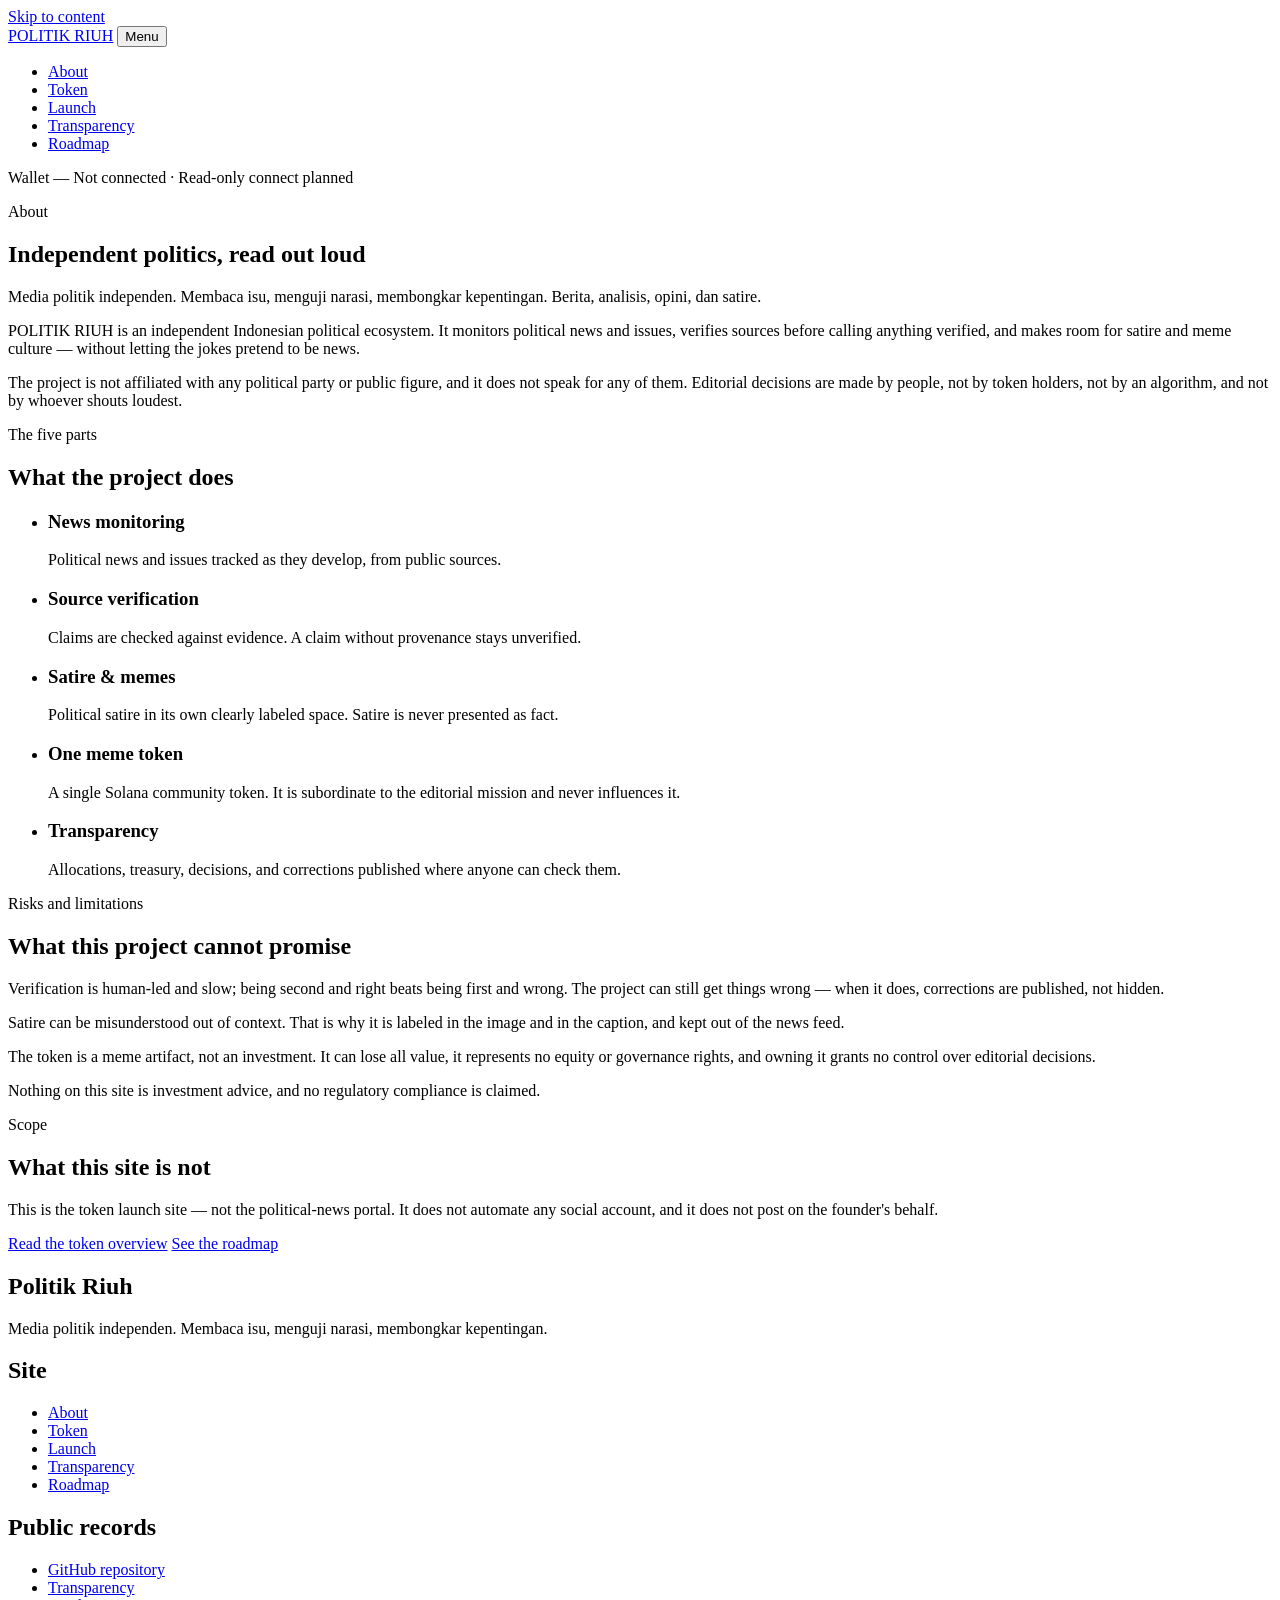
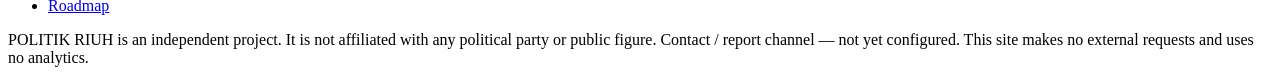
==== apps/token-site/about.html @ 91cdf4a1 "feat(token-site): about/token/launch/transparency/roadmap pages" ====
<!DOCTYPE html>
<html lang="en">
<head>
<meta charset="utf-8">
<meta name="viewport" content="width=device-width, initial-scale=1">
<title>About — POLITIK RIUH</title>
<meta name="description" content="About POLITIK RIUH: an independent Indonesian political ecosystem — news monitoring, source verification, satire, one Solana meme token, and a public transparency dashboard.">
<link rel="stylesheet" href="styles.css">
</head>
<body>
<a class="skip-link" href="#main">Skip to content</a>
<header class="site-header">
  <div class="wrap header-inner">
    <a class="wordmark" href="index.html">POLITIK RIUH</a>
    <button class="nav-toggle" type="button" data-nav-toggle aria-expanded="false" aria-controls="site-nav">Menu</button>
    <nav class="site-nav" id="site-nav" aria-label="Primary">
      <ul>
        <li><a href="about.html" aria-current="page">About</a></li>
        <li><a href="token.html">Token</a></li>
        <li><a href="launch.html">Launch</a></li>
        <li><a href="transparency.html">Transparency</a></li>
        <li><a href="roadmap.html">Roadmap</a></li>
      </ul>
    </nav>
    <p class="wallet-status"><span class="dot" aria-hidden="true"></span>Wallet — Not connected · Read-only connect planned</p>
  </div>
</header>

<main id="main">
  <div class="wrap">
    <section>
      <p class="section-label">About</p>
      <h1 class="page-title">Independent politics, read out loud</h1>
      <p class="section-intro" lang="id">Media politik independen. Membaca isu, menguji narasi, membongkar kepentingan. Berita, analisis, opini, dan satire.</p>
      <p>POLITIK RIUH is an independent Indonesian political ecosystem. It monitors political news and issues, verifies sources before calling anything verified, and makes room for satire and meme culture — without letting the jokes pretend to be news.</p>
      <p>The project is not affiliated with any political party or public figure, and it does not speak for any of them. Editorial decisions are made by people, not by token holders, not by an algorithm, and not by whoever shouts loudest.</p>
    </section>

    <section aria-labelledby="pillars-heading">
      <p class="section-label" id="pillars-heading">The five parts</p>
      <h2>What the project does</h2>
      <ul class="pillars">
        <li class="card">
          <h3>News monitoring</h3>
          <p>Political news and issues tracked as they develop, from public sources.</p>
        </li>
        <li class="card">
          <h3>Source verification</h3>
          <p>Claims are checked against evidence. A claim without provenance stays unverified.</p>
        </li>
        <li class="card">
          <h3>Satire &amp; memes</h3>
          <p>Political satire in its own clearly labeled space. Satire is never presented as fact.</p>
        </li>
        <li class="card">
          <h3>One meme token</h3>
          <p>A single Solana community token. It is subordinate to the editorial mission and never influences it.</p>
        </li>
        <li class="card">
          <h3>Transparency</h3>
          <p>Allocations, treasury, decisions, and corrections published where anyone can check them.</p>
        </li>
      </ul>
    </section>

    <section aria-labelledby="limits-heading">
      <p class="section-label" id="limits-heading">Risks and limitations</p>
      <h2>What this project cannot promise</h2>
      <div class="card">
        <p>Verification is human-led and slow; being second and right beats being first and wrong. The project can still get things wrong — when it does, corrections are published, not hidden.</p>
        <p>Satire can be misunderstood out of context. That is why it is labeled in the image and in the caption, and kept out of the news feed.</p>
        <p>The token is a meme artifact, not an investment. It can lose all value, it represents no equity or governance rights, and owning it grants no control over editorial decisions.</p>
        <p class="muted small">Nothing on this site is investment advice, and no regulatory compliance is claimed.</p>
      </div>
    </section>

    <section aria-labelledby="not-heading">
      <p class="section-label" id="not-heading">Scope</p>
      <h2>What this site is not</h2>
      <div class="card">
        <p>This is the token launch site — not the political-news portal. It does not automate any social account, and it does not post on the founder's behalf.</p>
      </div>
      <div class="cta-row">
        <a class="btn btn-primary" href="token.html">Read the token overview</a>
        <a class="btn" href="roadmap.html">See the roadmap</a>
      </div>
    </section>
  </div>
</main>

<footer class="site-footer">
  <div class="wrap">
    <div class="footer-grid">
      <div>
        <h2>Politik Riuh</h2>
        <p lang="id">Media politik independen. Membaca isu, menguji narasi, membongkar kepentingan.</p>
      </div>
      <div>
        <h2>Site</h2>
        <ul>
          <li><a href="about.html">About</a></li>
          <li><a href="token.html">Token</a></li>
          <li><a href="launch.html">Launch</a></li>
          <li><a href="transparency.html">Transparency</a></li>
          <li><a href="roadmap.html">Roadmap</a></li>
        </ul>
      </div>
      <div>
        <h2>Public records</h2>
        <ul>
          <li><a href="https://github.com/nusasaputrarama-max/Politik-riuh-project" target="_blank" rel="noopener">GitHub repository</a></li>
          <li><a href="transparency.html">Transparency</a></li>
          <li><a href="roadmap.html">Roadmap</a></li>
        </ul>
      </div>
    </div>
    <p class="footer-note">POLITIK RIUH is an independent project. It is not affiliated with any political party or public figure. Contact / report channel — not yet configured. This site makes no external requests and uses no analytics.</p>
  </div>
</footer>
<script src="main.js"></script>
</body>
</html>
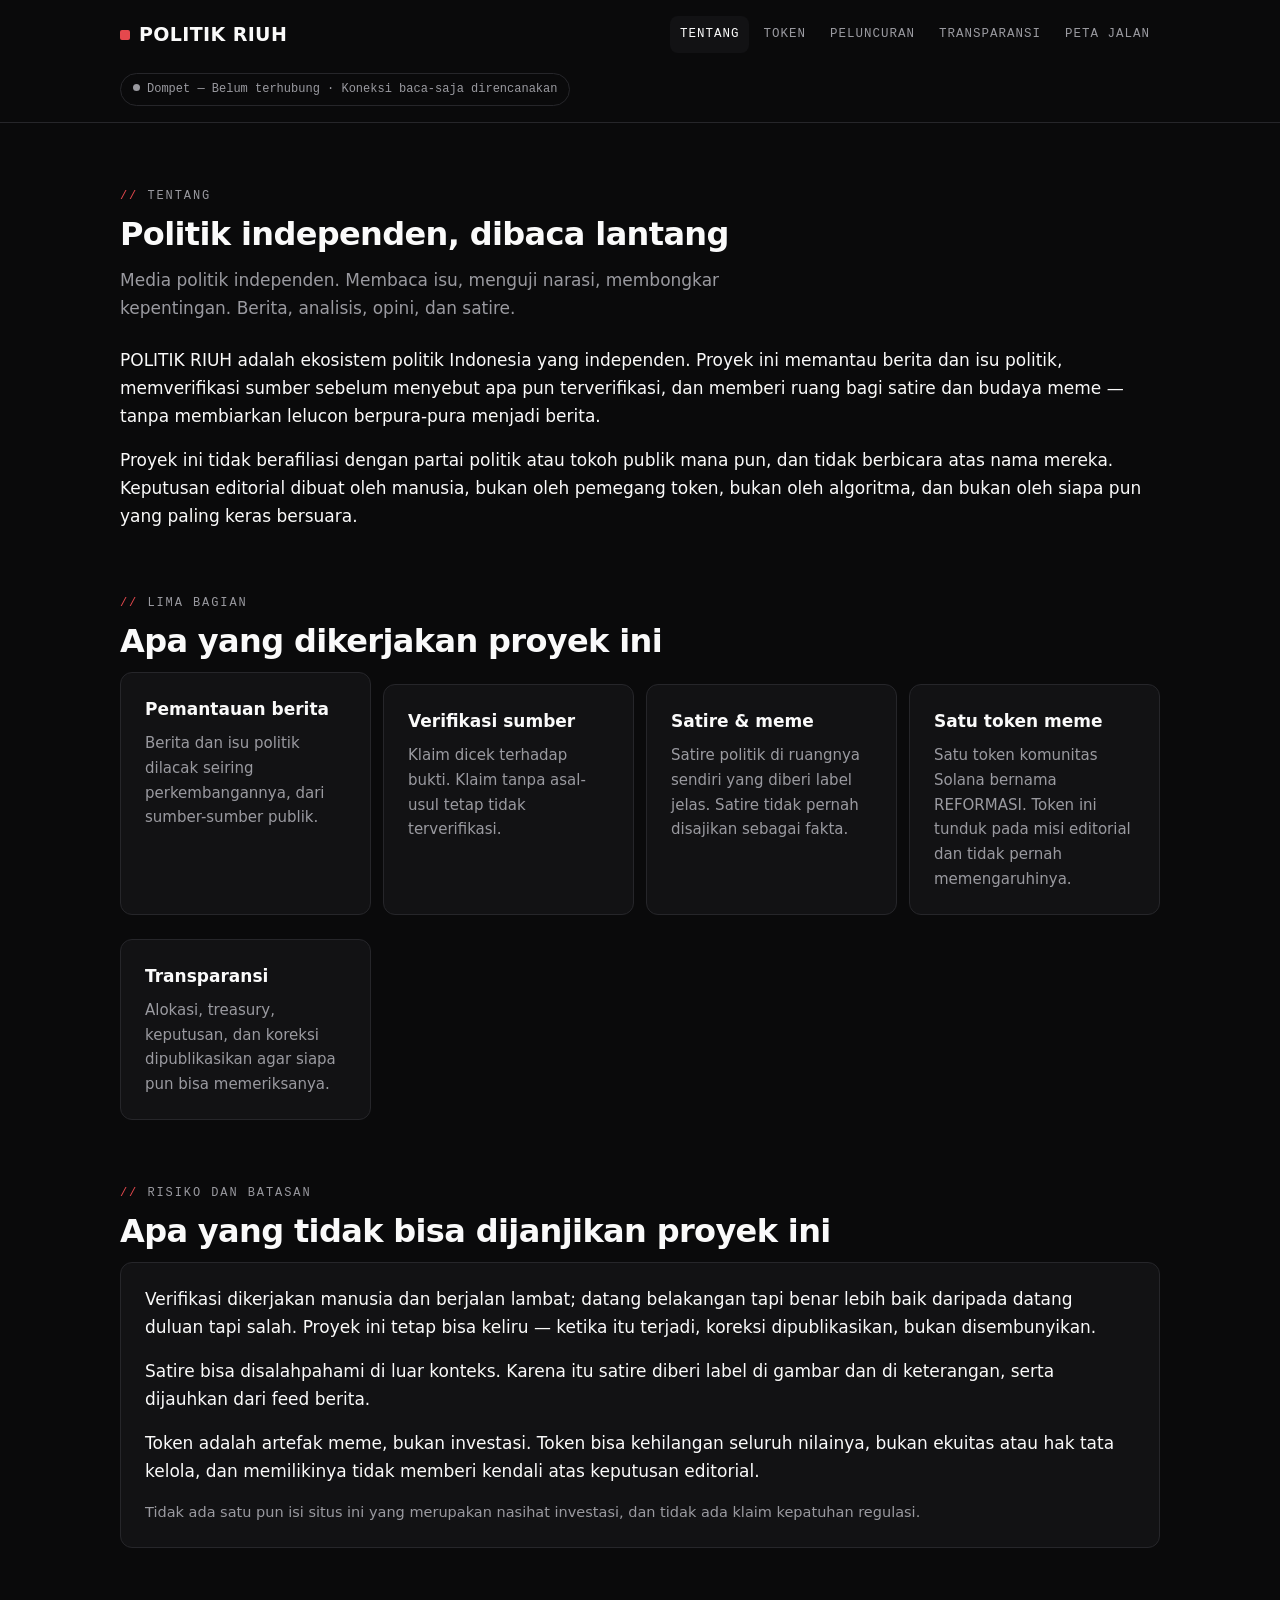
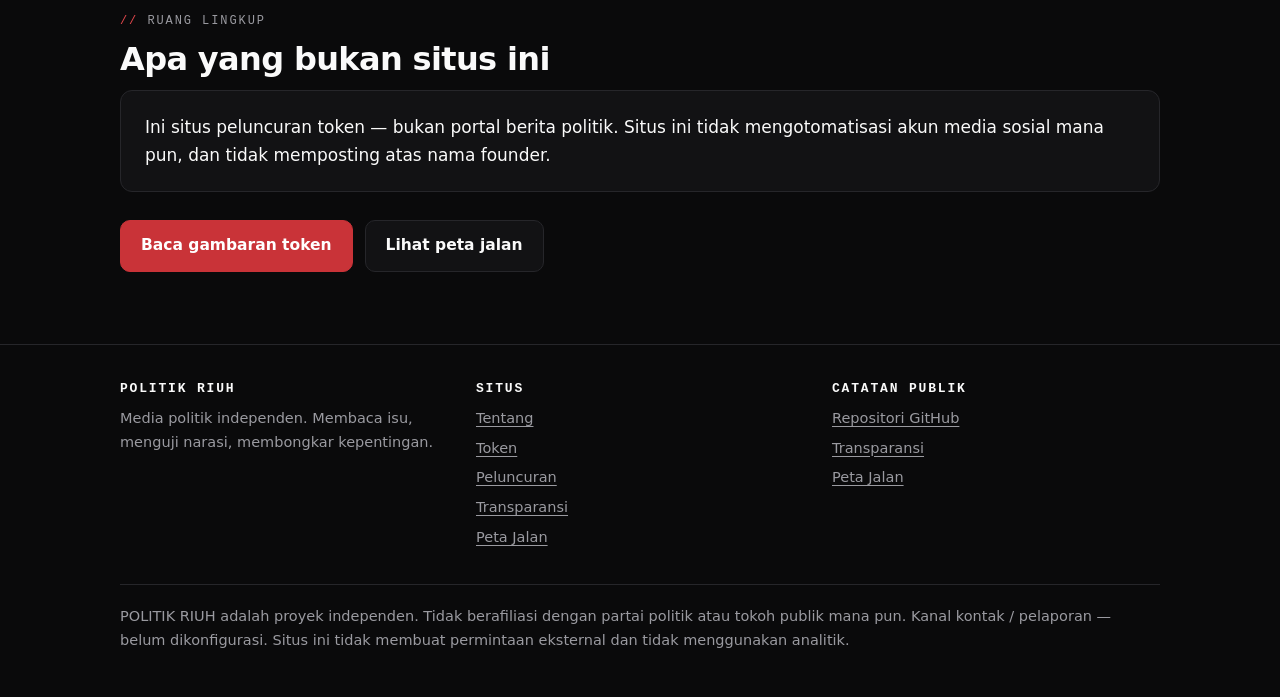
==== commit 11ff7230: "feat(token-site): terjemahan Bahasa Indonesia + identitas REFORMASI (PR-013) - Keenam halaman + meta" ====
--- a/apps/token-site/about.html
+++ b/apps/token-site/about.html
@@ -1,88 +1,88 @@
 <!DOCTYPE html>
-<html lang="en">
+<html lang="id">
 <head>
 <meta charset="utf-8">
 <meta name="viewport" content="width=device-width, initial-scale=1">
-<title>About — POLITIK RIUH</title>
-<meta name="description" content="About POLITIK RIUH: an independent Indonesian political ecosystem — news monitoring, source verification, satire, one Solana meme token, and a public transparency dashboard.">
+<title>Tentang — POLITIK RIUH</title>
+<meta name="description" content="Tentang POLITIK RIUH: ekosistem politik Indonesia yang independen — pemantauan berita, verifikasi sumber, satire, satu token meme Solana bernama REFORMASI, dan dasbor transparansi publik.">
 <link rel="stylesheet" href="styles.css">
 </head>
 <body>
-<a class="skip-link" href="#main">Skip to content</a>
+<a class="skip-link" href="#main">Lewati ke konten</a>
 <header class="site-header">
   <div class="wrap header-inner">
     <a class="wordmark" href="index.html">POLITIK RIUH</a>
     <button class="nav-toggle" type="button" data-nav-toggle aria-expanded="false" aria-controls="site-nav">Menu</button>
-    <nav class="site-nav" id="site-nav" aria-label="Primary">
+    <nav class="site-nav" id="site-nav" aria-label="Utama">
       <ul>
-        <li><a href="about.html" aria-current="page">About</a></li>
+        <li><a href="about.html" aria-current="page">Tentang</a></li>
         <li><a href="token.html">Token</a></li>
-        <li><a href="launch.html">Launch</a></li>
-        <li><a href="transparency.html">Transparency</a></li>
-        <li><a href="roadmap.html">Roadmap</a></li>
+        <li><a href="launch.html">Peluncuran</a></li>
+        <li><a href="transparency.html">Transparansi</a></li>
+        <li><a href="roadmap.html">Peta Jalan</a></li>
       </ul>
     </nav>
-    <p class="wallet-status"><span class="dot" aria-hidden="true"></span>Wallet — Not connected · Read-only connect planned</p>
+    <p class="wallet-status"><span class="dot" aria-hidden="true"></span>Dompet — Belum terhubung · Koneksi baca-saja direncanakan</p>
   </div>
 </header>
 
 <main id="main">
   <div class="wrap">
     <section>
-      <p class="section-label">About</p>
-      <h1 class="page-title">Independent politics, read out loud</h1>
-      <p class="section-intro" lang="id">Media politik independen. Membaca isu, menguji narasi, membongkar kepentingan. Berita, analisis, opini, dan satire.</p>
-      <p>POLITIK RIUH is an independent Indonesian political ecosystem. It monitors political news and issues, verifies sources before calling anything verified, and makes room for satire and meme culture — without letting the jokes pretend to be news.</p>
-      <p>The project is not affiliated with any political party or public figure, and it does not speak for any of them. Editorial decisions are made by people, not by token holders, not by an algorithm, and not by whoever shouts loudest.</p>
+      <p class="section-label">Tentang</p>
+      <h1 class="page-title">Politik independen, dibaca lantang</h1>
+      <p class="section-intro">Media politik independen. Membaca isu, menguji narasi, membongkar kepentingan. Berita, analisis, opini, dan satire.</p>
+      <p>POLITIK RIUH adalah ekosistem politik Indonesia yang independen. Proyek ini memantau berita dan isu politik, memverifikasi sumber sebelum menyebut apa pun terverifikasi, dan memberi ruang bagi satire dan budaya meme — tanpa membiarkan lelucon berpura-pura menjadi berita.</p>
+      <p>Proyek ini tidak berafiliasi dengan partai politik atau tokoh publik mana pun, dan tidak berbicara atas nama mereka. Keputusan editorial dibuat oleh manusia, bukan oleh pemegang token, bukan oleh algoritma, dan bukan oleh siapa pun yang paling keras bersuara.</p>
     </section>
 
     <section aria-labelledby="pillars-heading">
-      <p class="section-label" id="pillars-heading">The five parts</p>
-      <h2>What the project does</h2>
+      <p class="section-label" id="pillars-heading">Lima bagian</p>
+      <h2>Apa yang dikerjakan proyek ini</h2>
       <ul class="pillars">
         <li class="card">
-          <h3>News monitoring</h3>
-          <p>Political news and issues tracked as they develop, from public sources.</p>
+          <h3>Pemantauan berita</h3>
+          <p>Berita dan isu politik dilacak seiring perkembangannya, dari sumber-sumber publik.</p>
         </li>
         <li class="card">
-          <h3>Source verification</h3>
-          <p>Claims are checked against evidence. A claim without provenance stays unverified.</p>
+          <h3>Verifikasi sumber</h3>
+          <p>Klaim dicek terhadap bukti. Klaim tanpa asal-usul tetap tidak terverifikasi.</p>
         </li>
         <li class="card">
-          <h3>Satire &amp; memes</h3>
-          <p>Political satire in its own clearly labeled space. Satire is never presented as fact.</p>
+          <h3>Satire &amp; meme</h3>
+          <p>Satire politik di ruangnya sendiri yang diberi label jelas. Satire tidak pernah disajikan sebagai fakta.</p>
         </li>
         <li class="card">
-          <h3>One meme token</h3>
-          <p>A single Solana community token. It is subordinate to the editorial mission and never influences it.</p>
+          <h3>Satu token meme</h3>
+          <p>Satu token komunitas Solana bernama REFORMASI. Token ini tunduk pada misi editorial dan tidak pernah memengaruhinya.</p>
         </li>
         <li class="card">
-          <h3>Transparency</h3>
-          <p>Allocations, treasury, decisions, and corrections published where anyone can check them.</p>
+          <h3>Transparansi</h3>
+          <p>Alokasi, treasury, keputusan, dan koreksi dipublikasikan agar siapa pun bisa memeriksanya.</p>
         </li>
       </ul>
     </section>
 
     <section aria-labelledby="limits-heading">
-      <p class="section-label" id="limits-heading">Risks and limitations</p>
-      <h2>What this project cannot promise</h2>
+      <p class="section-label" id="limits-heading">Risiko dan batasan</p>
+      <h2>Apa yang tidak bisa dijanjikan proyek ini</h2>
       <div class="card">
-        <p>Verification is human-led and slow; being second and right beats being first and wrong. The project can still get things wrong — when it does, corrections are published, not hidden.</p>
-        <p>Satire can be misunderstood out of context. That is why it is labeled in the image and in the caption, and kept out of the news feed.</p>
-        <p>The token is a meme artifact, not an investment. It can lose all value, it represents no equity or governance rights, and owning it grants no control over editorial decisions.</p>
-        <p class="muted small">Nothing on this site is investment advice, and no regulatory compliance is claimed.</p>
+        <p>Verifikasi dikerjakan manusia dan berjalan lambat; datang belakangan tapi benar lebih baik daripada datang duluan tapi salah. Proyek ini tetap bisa keliru — ketika itu terjadi, koreksi dipublikasikan, bukan disembunyikan.</p>
+        <p>Satire bisa disalahpahami di luar konteks. Karena itu satire diberi label di gambar dan di keterangan, serta dijauhkan dari feed berita.</p>
+        <p>Token adalah artefak meme, bukan investasi. Token bisa kehilangan seluruh nilainya, bukan ekuitas atau hak tata kelola, dan memilikinya tidak memberi kendali atas keputusan editorial.</p>
+        <p class="muted small">Tidak ada satu pun isi situs ini yang merupakan nasihat investasi, dan tidak ada klaim kepatuhan regulasi.</p>
       </div>
     </section>
 
     <section aria-labelledby="not-heading">
-      <p class="section-label" id="not-heading">Scope</p>
-      <h2>What this site is not</h2>
+      <p class="section-label" id="not-heading">Ruang lingkup</p>
+      <h2>Apa yang bukan situs ini</h2>
       <div class="card">
-        <p>This is the token launch site — not the political-news portal. It does not automate any social account, and it does not post on the founder's behalf.</p>
+        <p>Ini situs peluncuran token — bukan portal berita politik. Situs ini tidak mengotomatisasi akun media sosial mana pun, dan tidak memposting atas nama founder.</p>
       </div>
       <div class="cta-row">
-        <a class="btn btn-primary" href="token.html">Read the token overview</a>
-        <a class="btn" href="roadmap.html">See the roadmap</a>
+        <a class="btn btn-primary" href="token.html">Baca gambaran token</a>
+        <a class="btn" href="roadmap.html">Lihat peta jalan</a>
       </div>
     </section>
   </div>
@@ -93,28 +93,28 @@
     <div class="footer-grid">
       <div>
         <h2>Politik Riuh</h2>
-        <p lang="id">Media politik independen. Membaca isu, menguji narasi, membongkar kepentingan.</p>
+        <p>Media politik independen. Membaca isu, menguji narasi, membongkar kepentingan.</p>
       </div>
       <div>
-        <h2>Site</h2>
+        <h2>Situs</h2>
         <ul>
-          <li><a href="about.html">About</a></li>
+          <li><a href="about.html">Tentang</a></li>
           <li><a href="token.html">Token</a></li>
-          <li><a href="launch.html">Launch</a></li>
-          <li><a href="transparency.html">Transparency</a></li>
-          <li><a href="roadmap.html">Roadmap</a></li>
+          <li><a href="launch.html">Peluncuran</a></li>
+          <li><a href="transparency.html">Transparansi</a></li>
+          <li><a href="roadmap.html">Peta Jalan</a></li>
         </ul>
       </div>
       <div>
-        <h2>Public records</h2>
+        <h2>Catatan publik</h2>
         <ul>
-          <li><a href="https://github.com/nusasaputrarama-max/Politik-riuh-project" target="_blank" rel="noopener">GitHub repository</a></li>
-          <li><a href="transparency.html">Transparency</a></li>
-          <li><a href="roadmap.html">Roadmap</a></li>
+          <li><a href="https://github.com/nusasaputrarama-max/Politik-riuh-project" target="_blank" rel="noopener">Repositori GitHub</a></li>
+          <li><a href="transparency.html">Transparansi</a></li>
+          <li><a href="roadmap.html">Peta Jalan</a></li>
         </ul>
       </div>
     </div>
-    <p class="footer-note">POLITIK RIUH is an independent project. It is not affiliated with any political party or public figure. Contact / report channel — not yet configured. This site makes no external requests and uses no analytics.</p>
+    <p class="footer-note">POLITIK RIUH adalah proyek independen. Tidak berafiliasi dengan partai politik atau tokoh publik mana pun. Kanal kontak / pelaporan — belum dikonfigurasi. Situs ini tidak membuat permintaan eksternal dan tidak menggunakan analitik.</p>
   </div>
 </footer>
 <script src="main.js"></script>
--- a/apps/token-site/styles.css
+++ b/apps/token-site/styles.css
@@ -0,0 +1,476 @@
+/* POLITIK RIUH — token launch site, Phase 1
+   Pure static CSS. Zero dependencies, zero external fetches, system fonts only.
+   Design tokens: docs/frontend-stack-decision.md §4. */
+
+:root {
+  --bg: #0a0a0b;
+  --surface: #121214;
+  --surface-2: #17171a;
+  --border: #26262a;
+  --text: #fafafa;
+  --muted: #9a9aa0;
+  --red: #e5484d;
+  --red-strong: #c93338; /* darker red: white text on it passes WCAG AA (5.01:1) */
+  --red-soft: rgba(229, 72, 77, 0.12);
+  --sans: system-ui, -apple-system, "Segoe UI", Roboto, "Helvetica Neue", Arial, sans-serif;
+  --mono: ui-monospace, "SF Mono", "Cascadia Mono", Menlo, Consolas, "Liberation Mono", monospace;
+  --radius: 12px;
+  --max: 1080px;
+}
+
+*,
+*::before,
+*::after { box-sizing: border-box; }
+
+html { scroll-behavior: smooth; }
+
+body {
+  margin: 0;
+  background: var(--bg);
+  color: var(--text);
+  font-family: var(--sans);
+  font-size: 17px;
+  line-height: 1.65;
+  -webkit-text-size-adjust: 100%;
+}
+
+::selection { background: var(--red); color: #fff; }
+
+a { color: var(--text); text-decoration: underline; text-underline-offset: 3px; }
+a:hover { color: #fff; }
+a:focus-visible,
+button:focus-visible,
+[tabindex]:focus-visible {
+  outline: 2px solid var(--red);
+  outline-offset: 3px;
+  border-radius: 2px;
+}
+
+/* Visually hidden but available to assistive technology. */
+.sr-only {
+  position: absolute;
+  width: 1px;
+  height: 1px;
+  padding: 0;
+  margin: -1px;
+  overflow: hidden;
+  clip: rect(0, 0, 0, 0);
+  white-space: nowrap;
+  border: 0;
+}
+
+/* Skip link: keyboard users jump past navigation. */
+.skip-link {
+  position: absolute;
+  left: 16px;
+  top: -60px;
+  z-index: 20;
+  background: var(--surface-2);
+  color: var(--text);
+  border: 1px solid var(--border);
+  border-radius: 8px;
+  padding: 10px 14px;
+  font-family: var(--mono);
+  font-size: 13px;
+  text-decoration: none;
+  transition: top 150ms ease;
+}
+.skip-link:focus { top: 12px; }
+
+.wrap {
+  max-width: var(--max);
+  margin: 0 auto;
+  padding: 0 20px;
+}
+
+/* ---------- Header ---------- */
+
+.site-header {
+  border-bottom: 1px solid var(--border);
+  background: var(--bg);
+}
+.header-inner {
+  display: flex;
+  align-items: center;
+  gap: 20px;
+  flex-wrap: wrap;
+  padding-top: 16px;
+  padding-bottom: 16px;
+}
+.wordmark {
+  font-weight: 800;
+  font-size: 19px;
+  letter-spacing: 0.02em;
+  text-decoration: none;
+  white-space: nowrap;
+}
+.wordmark::before {
+  content: "";
+  display: inline-block;
+  width: 10px;
+  height: 10px;
+  margin-right: 9px;
+  background: var(--red);
+  border-radius: 2px;
+  vertical-align: 1px;
+}
+.site-nav { margin-left: auto; }
+.site-nav ul {
+  display: flex;
+  gap: 4px;
+  flex-wrap: wrap;
+  list-style: none;
+  margin: 0;
+  padding: 0;
+}
+.site-nav a {
+  display: inline-block;
+  padding: 8px 10px;
+  border-radius: 8px;
+  color: var(--muted);
+  font-family: var(--mono);
+  font-size: 12.5px;
+  letter-spacing: 0.08em;
+  text-transform: uppercase;
+  text-decoration: none;
+}
+.site-nav a:hover { color: var(--text); background: var(--surface); }
+.site-nav a[aria-current="page"] { color: var(--text); background: var(--surface); }
+.wallet-status {
+  font-family: var(--mono);
+  font-size: 12px;
+  color: var(--muted);
+  border: 1px solid var(--border);
+  border-radius: 999px;
+  padding: 6px 12px;
+  white-space: nowrap;
+}
+.wallet-status .dot {
+  display: inline-block;
+  width: 7px;
+  height: 7px;
+  margin-right: 7px;
+  border-radius: 50%;
+  background: var(--muted);
+  vertical-align: 1px;
+}
+.nav-toggle {
+  display: none;
+  margin-left: auto;
+  background: var(--surface);
+  color: var(--text);
+  border: 1px solid var(--border);
+  border-radius: 8px;
+  padding: 8px 12px;
+  font-family: var(--mono);
+  font-size: 13px;
+  cursor: pointer;
+}
+
+/* ---------- Hero & glow ---------- */
+
+.hero {
+  position: relative;
+  text-align: center;
+  padding: 84px 0 56px;
+  overflow: hidden;
+}
+.glow {
+  position: absolute;
+  inset: -160px 0 auto 0;
+  height: 480px;
+  pointer-events: none;
+  background:
+    radial-gradient(ellipse 60% 50% at 50% 38%, rgba(229, 72, 77, 0.1), transparent 65%);
+}
+.hero > .wrap { position: relative; }
+.eyebrow {
+  font-family: var(--mono);
+  font-size: 12px;
+  letter-spacing: 0.16em;
+  text-transform: uppercase;
+  color: var(--muted);
+}
+.eyebrow::before { content: "// "; color: var(--red); }
+.hero h1 {
+  margin: 18px 0 16px;
+  font-size: clamp(2.6rem, 7vw, 4.4rem);
+  font-weight: 800;
+  line-height: 1.04;
+  letter-spacing: -0.03em;
+}
+.hero h1 .accent { color: var(--red); }
+.lede {
+  max-width: 640px;
+  margin: 0 auto;
+  color: var(--muted);
+  font-size: 18px;
+}
+.lede strong { color: var(--text); font-weight: 600; }
+
+/* ---------- Status strip & pills ---------- */
+
+.status-strip {
+  display: flex;
+  flex-wrap: wrap;
+  justify-content: center;
+  gap: 10px;
+  margin-top: 30px;
+  padding: 0;
+  list-style: none;
+}
+.pill {
+  display: inline-flex;
+  align-items: center;
+  gap: 8px;
+  border: 1px solid var(--border);
+  border-radius: 999px;
+  padding: 6px 13px;
+  font-family: var(--mono);
+  font-size: 12.5px;
+  color: var(--muted);
+  background: var(--surface);
+}
+.pill b { color: var(--text); font-weight: 600; }
+.pill-red { border-color: rgba(229, 72, 77, 0.45); color: #f3b0b2; }
+.pill-red b { color: #fff; }
+
+/* ---------- Sections ---------- */
+
+main { padding-bottom: 72px; }
+section { margin-top: 64px; }
+.section-label {
+  font-family: var(--mono);
+  font-size: 12px;
+  letter-spacing: 0.16em;
+  text-transform: uppercase;
+  color: var(--muted);
+  margin: 0 0 8px;
+}
+.section-label::before { content: "// "; color: var(--red); }
+h1.page-title,
+h2 {
+  margin: 0 0 12px;
+  font-size: clamp(1.5rem, 3.4vw, 2rem);
+  font-weight: 800;
+  letter-spacing: -0.02em;
+  line-height: 1.2;
+}
+.section-intro { color: var(--muted); max-width: 680px; margin: 0 0 24px; }
+p { margin: 0 0 16px; }
+p:last-child { margin-bottom: 0; }
+.muted { color: var(--muted); }
+.small { font-size: 14.5px; }
+
+/* ---------- Stat cards ---------- */
+
+.stats {
+  display: grid;
+  grid-template-columns: repeat(auto-fit, minmax(220px, 1fr));
+  gap: 12px;
+  margin: 0;
+  padding: 0;
+  list-style: none;
+}
+.stat {
+  background: var(--surface);
+  border: 1px solid var(--border);
+  border-radius: var(--radius);
+  padding: 18px 20px;
+}
+.stat-label {
+  display: block;
+  font-family: var(--mono);
+  font-size: 11px;
+  letter-spacing: 0.14em;
+  text-transform: uppercase;
+  color: var(--muted);
+  margin-bottom: 8px;
+}
+.stat-value { font-size: 19px; font-weight: 700; line-height: 1.3; }
+.stat-note { display: block; margin-top: 6px; font-size: 13.5px; color: var(--muted); }
+
+/* ---------- Cards & lists ---------- */
+
+.card {
+  background: var(--surface);
+  border: 1px solid var(--border);
+  border-radius: var(--radius);
+  padding: 22px 24px;
+}
+.card + .card { margin-top: 12px; }
+.card h3 { margin: 0 0 8px; font-size: 18px; font-weight: 700; }
+.pillars {
+  display: grid;
+  grid-template-columns: repeat(auto-fit, minmax(240px, 1fr));
+  gap: 12px;
+  margin: 0;
+  padding: 0;
+  list-style: none;
+}
+.pillars h3 { font-size: 17px; }
+.pillars p { color: var(--muted); font-size: 15px; margin: 0; }
+.pillars a { text-decoration: none; }
+.pillars a:hover h3 { text-decoration: underline; text-underline-offset: 3px; }
+
+/* ---------- Fact tables ---------- */
+
+table.facts {
+  width: 100%;
+  border-collapse: collapse;
+  font-size: 15.5px;
+}
+.facts th,
+.facts td {
+  text-align: left;
+  vertical-align: top;
+  padding: 13px 16px;
+  border-bottom: 1px solid var(--border);
+}
+.facts tr:last-child th,
+.facts tr:last-child td { border-bottom: 0; }
+.facts th {
+  width: 34%;
+  font-family: var(--mono);
+  font-size: 12px;
+  letter-spacing: 0.1em;
+  text-transform: uppercase;
+  color: var(--muted);
+  font-weight: 600;
+}
+.facts td .sub { display: block; margin-top: 4px; font-size: 13.5px; color: var(--muted); }
+
+/* ---------- Gates / roadmap ---------- */
+
+.steps,
+.milestones {
+  margin: 0;
+  padding: 0;
+  list-style: none;
+}
+.steps li,
+.milestones li {
+  display: flex;
+  gap: 16px;
+  align-items: flex-start;
+  padding: 18px 4px;
+  border-bottom: 1px solid var(--border);
+}
+.steps li:last-child,
+.milestones li:last-child { border-bottom: 0; }
+.step-num {
+  flex: 0 0 auto;
+  font-family: var(--mono);
+  font-size: 13px;
+  color: var(--red);
+  border: 1px solid var(--border);
+  border-radius: 8px;
+  padding: 5px 9px;
+  margin-top: 2px;
+}
+.step-body h3,
+.milestone-body h3 { margin: 0 0 4px; font-size: 17px; }
+.step-body p,
+.milestone-body p { margin: 0; color: var(--muted); font-size: 15px; }
+.step-body .pill,
+.milestone-body .pill { margin-top: 10px; }
+.evidence {
+  display: block;
+  margin-top: 6px;
+  font-family: var(--mono);
+  font-size: 12.5px;
+  color: var(--muted);
+}
+.evidence a { color: var(--muted); }
+
+/* ---------- Risk box ---------- */
+
+.risk {
+  background: var(--surface);
+  border: 1px solid var(--border);
+  border-left: 3px solid var(--red);
+  border-radius: var(--radius);
+  padding: 20px 24px;
+}
+.risk h2,
+.risk h3 { margin-top: 0; }
+.risk p:last-child { margin-bottom: 0; }
+
+/* ---------- CTA row ---------- */
+
+.cta-row {
+  display: flex;
+  flex-wrap: wrap;
+  gap: 12px;
+  margin-top: 28px;
+}
+.btn {
+  display: inline-block;
+  padding: 12px 20px;
+  border-radius: 10px;
+  border: 1px solid var(--border);
+  background: var(--surface);
+  color: var(--text);
+  font-weight: 650;
+  font-size: 15.5px;
+  text-decoration: none;
+}
+.btn:hover { background: var(--surface-2); border-color: #3a3a40; }
+.btn-primary { background: var(--red-strong); border-color: var(--red-strong); color: #fff; }
+.btn-primary:hover { background: #be2e33; border-color: #be2e33; color: #fff; }
+
+/* ---------- Footer ---------- */
+
+.site-footer {
+  border-top: 1px solid var(--border);
+  padding: 36px 0 44px;
+  color: var(--muted);
+  font-size: 14.5px;
+}
+.footer-grid {
+  display: grid;
+  grid-template-columns: repeat(auto-fit, minmax(240px, 1fr));
+  gap: 28px;
+}
+.site-footer h2 {
+  font-size: 13px;
+  font-family: var(--mono);
+  letter-spacing: 0.14em;
+  text-transform: uppercase;
+  color: var(--text);
+  margin: 0 0 10px;
+}
+.site-footer ul { margin: 0; padding: 0; list-style: none; }
+.site-footer li { margin-bottom: 6px; }
+.site-footer a { color: var(--muted); }
+.site-footer a:hover { color: var(--text); }
+.footer-note { margin-top: 28px; border-top: 1px solid var(--border); padding-top: 20px; }
+
+/* ---------- Responsive ---------- */
+
+@media (max-width: 720px) {
+  body { font-size: 16px; }
+  .hero { padding: 56px 0 40px; }
+  .header-inner { gap: 12px; }
+  .site-nav { order: 3; flex-basis: 100%; margin-left: 0; }
+  .site-nav ul { flex-direction: column; gap: 2px; }
+  .site-nav a { display: block; padding: 10px 8px; }
+  .wallet-status { order: 2; flex-basis: 100%; margin-left: 0; white-space: normal; line-height: 1.5; }
+  html.js .site-nav ul { display: none; }
+  html.js .site-nav.is-open ul { display: flex; }
+  html.js .nav-toggle { display: inline-block; }
+  .facts th { width: 40%; }
+  section { margin-top: 48px; }
+}
+
+/* ---------- Reduced motion ---------- */
+
+@media (prefers-reduced-motion: reduce) {
+  html { scroll-behavior: auto; }
+  *,
+  *::before,
+  *::after {
+    animation: none !important;
+    transition: none !important;
+  }
+}
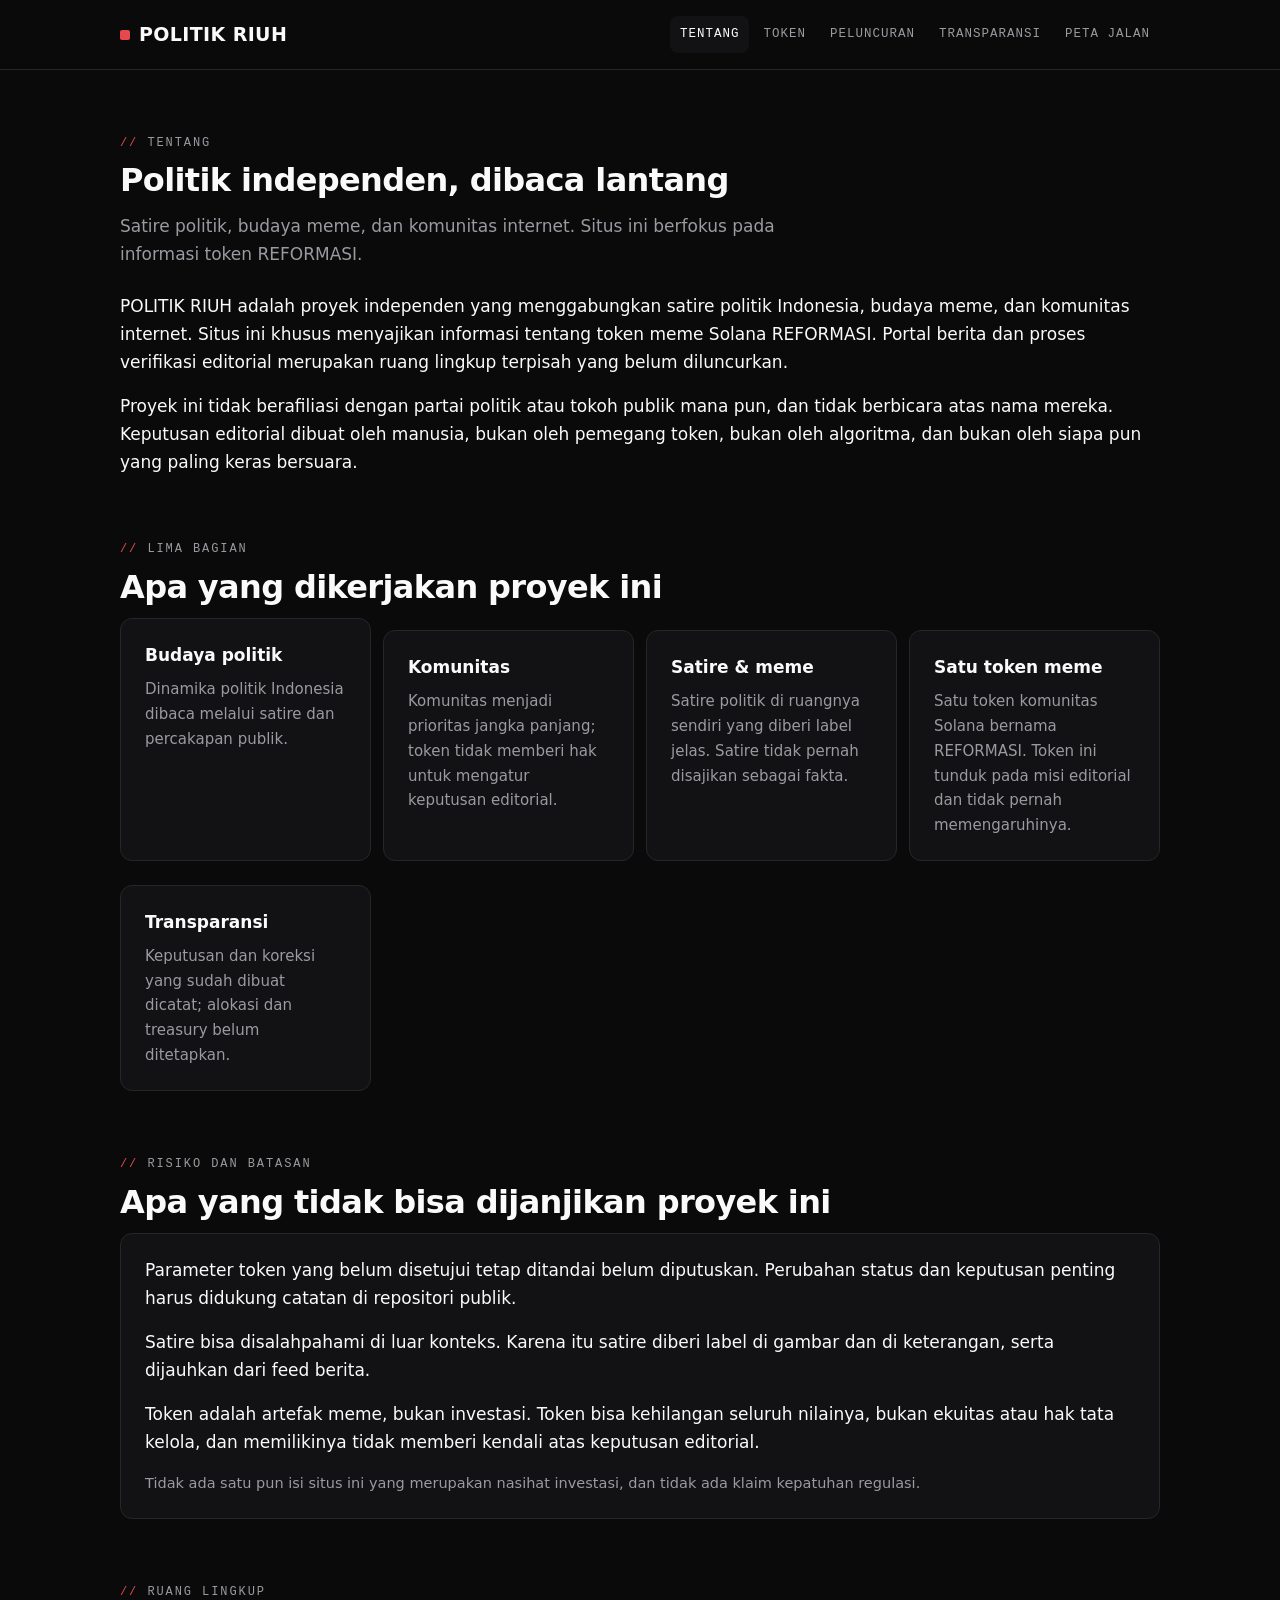
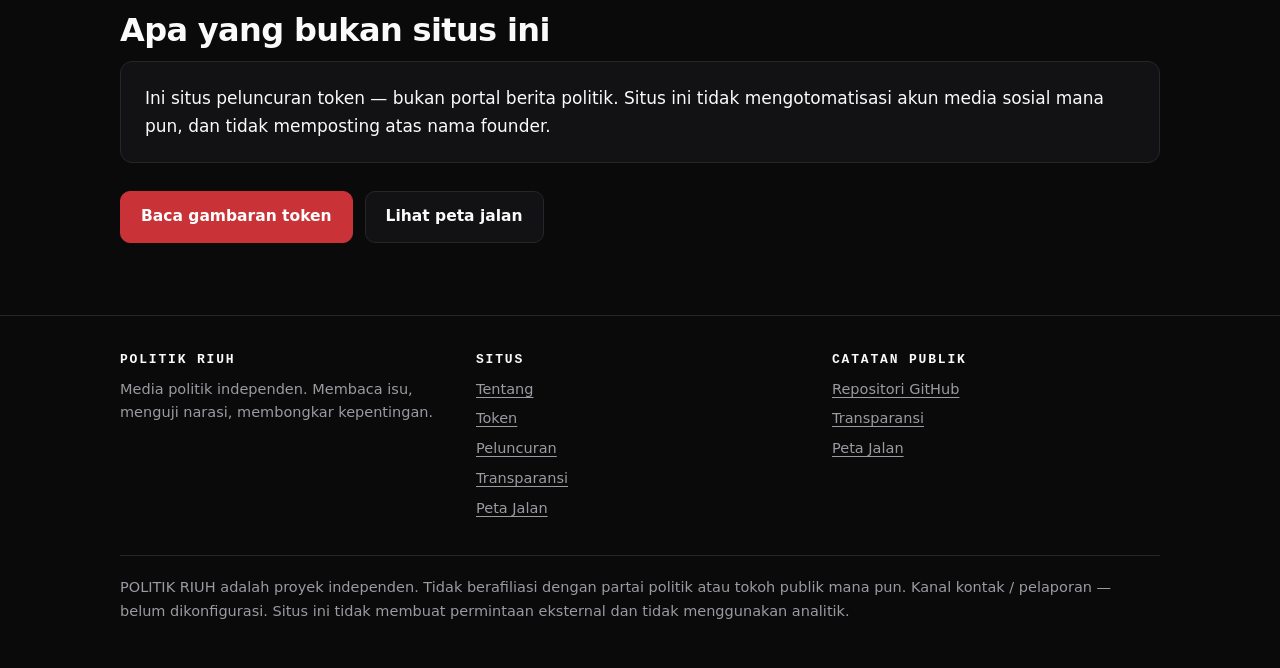
==== commit 133d797f: "fix(token-site): remove misleading wallet and newsroom claims" ====
--- a/apps/token-site/about.html
+++ b/apps/token-site/about.html
@@ -4,7 +4,7 @@
 <meta charset="utf-8">
 <meta name="viewport" content="width=device-width, initial-scale=1">
 <title>Tentang — POLITIK RIUH</title>
-<meta name="description" content="Tentang POLITIK RIUH: ekosistem politik Indonesia yang independen — pemantauan berita, verifikasi sumber, satire, satu token meme Solana bernama REFORMASI, dan dasbor transparansi publik.">
+<meta name="description" content="Tentang POLITIK RIUH: proyek independen yang menggabungkan satire politik Indonesia, budaya meme, dan komunitas internet melalui token meme Solana REFORMASI.">
 <link rel="stylesheet" href="styles.css">
 </head>
 <body>
@@ -22,7 +22,6 @@
         <li><a href="roadmap.html">Peta Jalan</a></li>
       </ul>
     </nav>
-    <p class="wallet-status"><span class="dot" aria-hidden="true"></span>Dompet — Belum terhubung · Koneksi baca-saja direncanakan</p>
   </div>
 </header>
 
@@ -31,8 +30,8 @@
     <section>
       <p class="section-label">Tentang</p>
       <h1 class="page-title">Politik independen, dibaca lantang</h1>
-      <p class="section-intro">Media politik independen. Membaca isu, menguji narasi, membongkar kepentingan. Berita, analisis, opini, dan satire.</p>
-      <p>POLITIK RIUH adalah ekosistem politik Indonesia yang independen. Proyek ini memantau berita dan isu politik, memverifikasi sumber sebelum menyebut apa pun terverifikasi, dan memberi ruang bagi satire dan budaya meme — tanpa membiarkan lelucon berpura-pura menjadi berita.</p>
+      <p class="section-intro">Satire politik, budaya meme, dan komunitas internet. Situs ini berfokus pada informasi token REFORMASI.</p>
+      <p>POLITIK RIUH adalah proyek independen yang menggabungkan satire politik Indonesia, budaya meme, dan komunitas internet. Situs ini khusus menyajikan informasi tentang token meme Solana REFORMASI. Portal berita dan proses verifikasi editorial merupakan ruang lingkup terpisah yang belum diluncurkan.</p>
       <p>Proyek ini tidak berafiliasi dengan partai politik atau tokoh publik mana pun, dan tidak berbicara atas nama mereka. Keputusan editorial dibuat oleh manusia, bukan oleh pemegang token, bukan oleh algoritma, dan bukan oleh siapa pun yang paling keras bersuara.</p>
     </section>
 
@@ -41,12 +40,12 @@
       <h2>Apa yang dikerjakan proyek ini</h2>
       <ul class="pillars">
         <li class="card">
-          <h3>Pemantauan berita</h3>
-          <p>Berita dan isu politik dilacak seiring perkembangannya, dari sumber-sumber publik.</p>
+          <h3>Budaya politik</h3>
+          <p>Dinamika politik Indonesia dibaca melalui satire dan percakapan publik.</p>
         </li>
         <li class="card">
-          <h3>Verifikasi sumber</h3>
-          <p>Klaim dicek terhadap bukti. Klaim tanpa asal-usul tetap tidak terverifikasi.</p>
+          <h3>Komunitas</h3>
+          <p>Komunitas menjadi prioritas jangka panjang; token tidak memberi hak untuk mengatur keputusan editorial.</p>
         </li>
         <li class="card">
           <h3>Satire &amp; meme</h3>
@@ -58,7 +57,7 @@
         </li>
         <li class="card">
           <h3>Transparansi</h3>
-          <p>Alokasi, treasury, keputusan, dan koreksi dipublikasikan agar siapa pun bisa memeriksanya.</p>
+          <p>Keputusan dan koreksi yang sudah dibuat dicatat; alokasi dan treasury belum ditetapkan.</p>
         </li>
       </ul>
     </section>
@@ -67,7 +66,7 @@
       <p class="section-label" id="limits-heading">Risiko dan batasan</p>
       <h2>Apa yang tidak bisa dijanjikan proyek ini</h2>
       <div class="card">
-        <p>Verifikasi dikerjakan manusia dan berjalan lambat; datang belakangan tapi benar lebih baik daripada datang duluan tapi salah. Proyek ini tetap bisa keliru — ketika itu terjadi, koreksi dipublikasikan, bukan disembunyikan.</p>
+        <p>Parameter token yang belum disetujui tetap ditandai belum diputuskan. Perubahan status dan keputusan penting harus didukung catatan di repositori publik.</p>
         <p>Satire bisa disalahpahami di luar konteks. Karena itu satire diberi label di gambar dan di keterangan, serta dijauhkan dari feed berita.</p>
         <p>Token adalah artefak meme, bukan investasi. Token bisa kehilangan seluruh nilainya, bukan ekuitas atau hak tata kelola, dan memilikinya tidak memberi kendali atas keputusan editorial.</p>
         <p class="muted small">Tidak ada satu pun isi situs ini yang merupakan nasihat investasi, dan tidak ada klaim kepatuhan regulasi.</p>
--- a/apps/token-site/styles.css
+++ b/apps/token-site/styles.css
@@ -10,7 +10,7 @@
   --text: #fafafa;
   --muted: #9a9aa0;
   --red: #e5484d;
-  --red-strong: #c93338; /* darker red: white text on it passes WCAG AA (5.01:1) */
+  --red-strong: #c93338; /* darker red: white text contrast measured at 5.23:1 */
   --red-soft: rgba(229, 72, 77, 0.12);
   --sans: system-ui, -apple-system, "Segoe UI", Roboto, "Helvetica Neue", Arial, sans-serif;
   --mono: ui-monospace, "SF Mono", "Cascadia Mono", Menlo, Consolas, "Liberation Mono", monospace;
@@ -136,24 +136,6 @@
 }
 .site-nav a:hover { color: var(--text); background: var(--surface); }
 .site-nav a[aria-current="page"] { color: var(--text); background: var(--surface); }
-.wallet-status {
-  font-family: var(--mono);
-  font-size: 12px;
-  color: var(--muted);
-  border: 1px solid var(--border);
-  border-radius: 999px;
-  padding: 6px 12px;
-  white-space: nowrap;
-}
-.wallet-status .dot {
-  display: inline-block;
-  width: 7px;
-  height: 7px;
-  margin-right: 7px;
-  border-radius: 50%;
-  background: var(--muted);
-  vertical-align: 1px;
-}
 .nav-toggle {
   display: none;
   margin-left: auto;
@@ -455,7 +437,6 @@
   .site-nav { order: 3; flex-basis: 100%; margin-left: 0; }
   .site-nav ul { flex-direction: column; gap: 2px; }
   .site-nav a { display: block; padding: 10px 8px; }
-  .wallet-status { order: 2; flex-basis: 100%; margin-left: 0; white-space: normal; line-height: 1.5; }
   html.js .site-nav ul { display: none; }
   html.js .site-nav.is-open ul { display: flex; }
   html.js .nav-toggle { display: inline-block; }
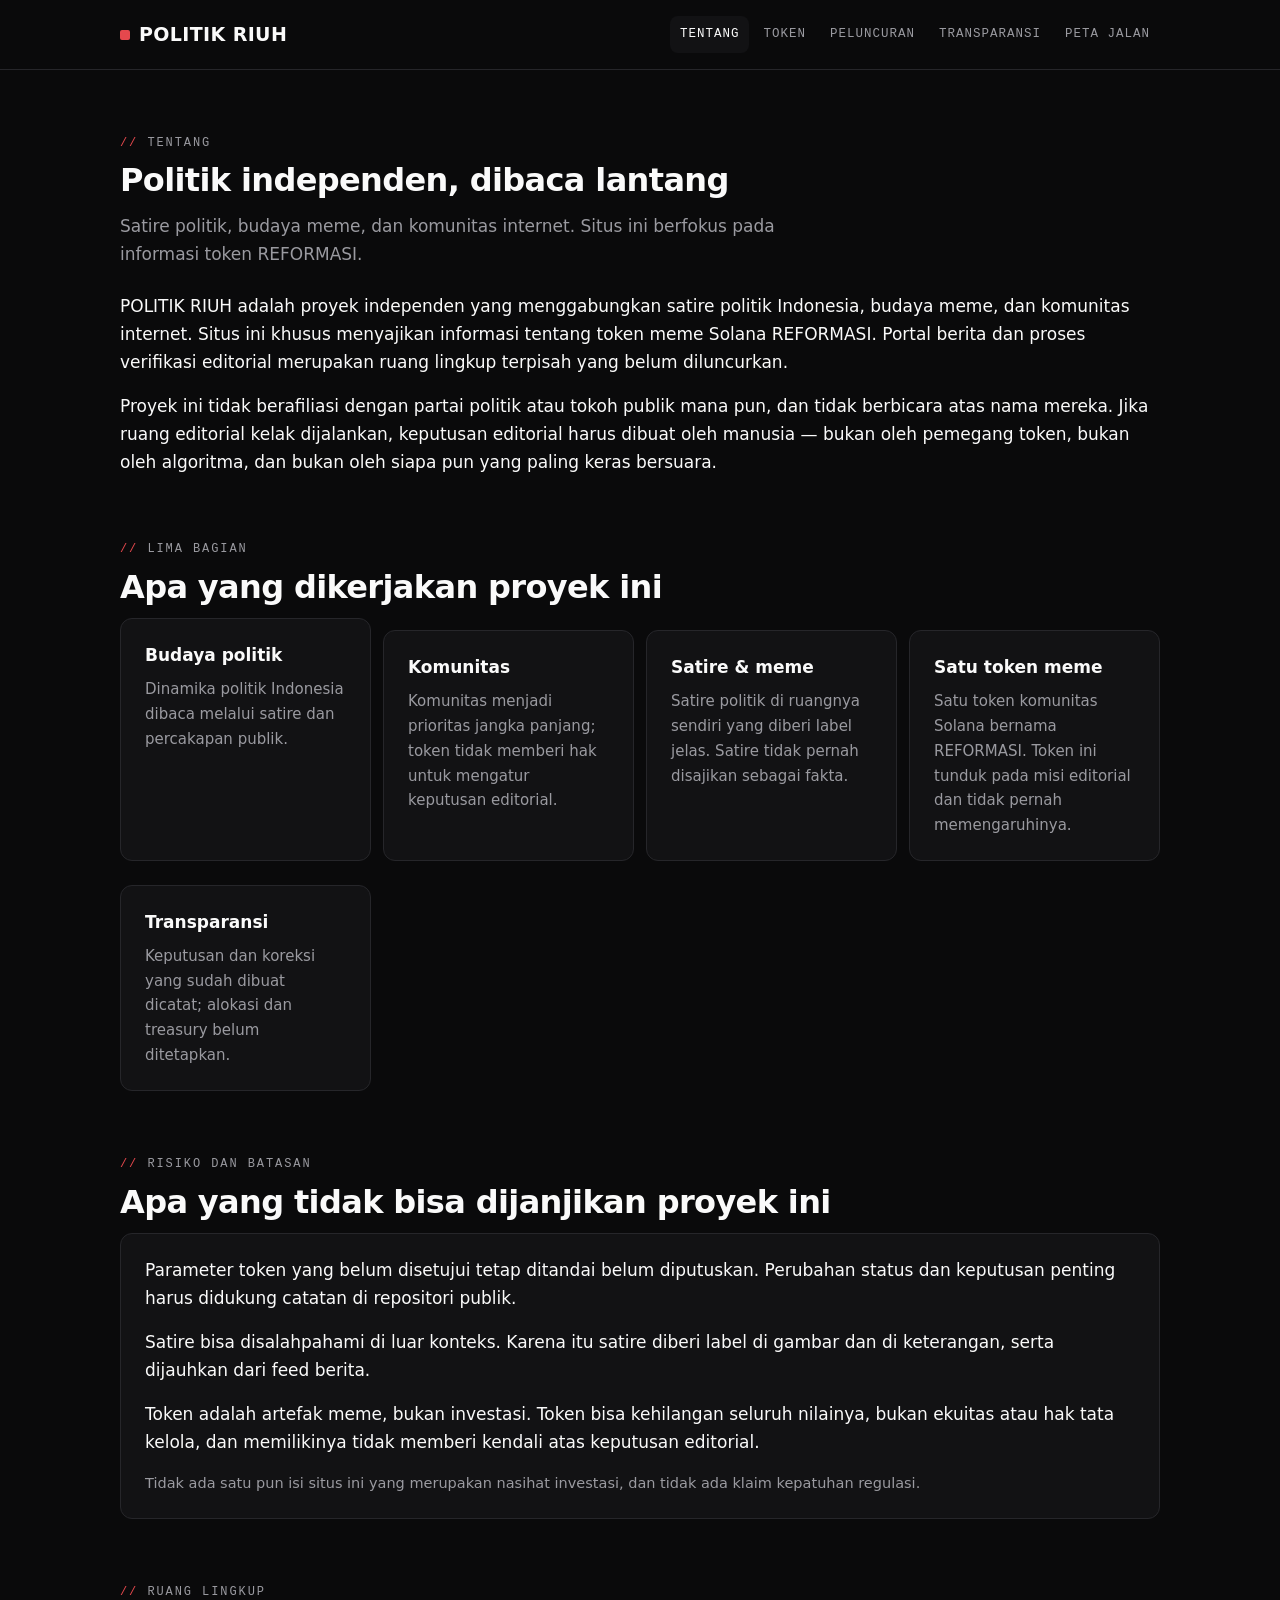
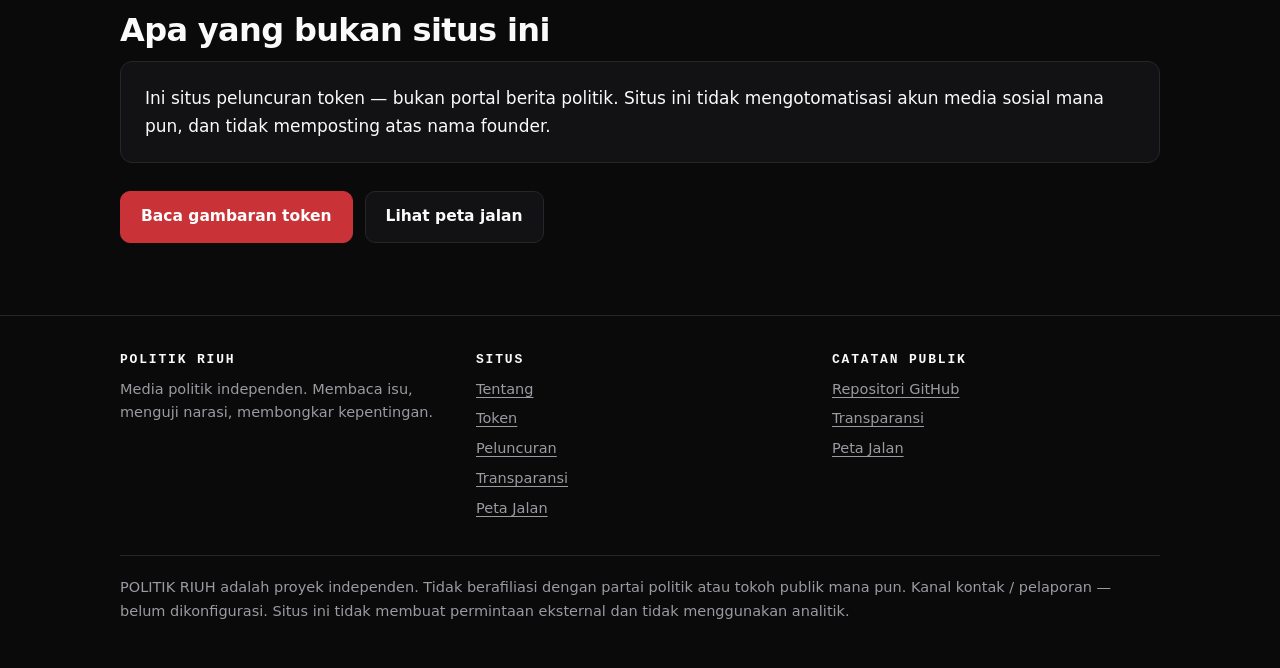
==== commit d3dde524: "copy(token-site): qualify editorial policy as future scope" ====
--- a/apps/token-site/about.html
+++ b/apps/token-site/about.html
@@ -32,7 +32,7 @@
       <h1 class="page-title">Politik independen, dibaca lantang</h1>
       <p class="section-intro">Satire politik, budaya meme, dan komunitas internet. Situs ini berfokus pada informasi token REFORMASI.</p>
       <p>POLITIK RIUH adalah proyek independen yang menggabungkan satire politik Indonesia, budaya meme, dan komunitas internet. Situs ini khusus menyajikan informasi tentang token meme Solana REFORMASI. Portal berita dan proses verifikasi editorial merupakan ruang lingkup terpisah yang belum diluncurkan.</p>
-      <p>Proyek ini tidak berafiliasi dengan partai politik atau tokoh publik mana pun, dan tidak berbicara atas nama mereka. Keputusan editorial dibuat oleh manusia, bukan oleh pemegang token, bukan oleh algoritma, dan bukan oleh siapa pun yang paling keras bersuara.</p>
+      <p>Proyek ini tidak berafiliasi dengan partai politik atau tokoh publik mana pun, dan tidak berbicara atas nama mereka. Jika ruang editorial kelak dijalankan, keputusan editorial harus dibuat oleh manusia — bukan oleh pemegang token, bukan oleh algoritma, dan bukan oleh siapa pun yang paling keras bersuara.</p>
     </section>
 
     <section aria-labelledby="pillars-heading">
--- a/apps/token-site/styles.css
+++ b/apps/token-site/styles.css
@@ -351,7 +351,7 @@
   margin-top: 2px;
 }
 .step-body h3,
-.milestone-body h3 { margin: 0 0 4px; font-size: 17px; }
+.milestone-body h2 { margin: 0 0 4px; font-size: 17px; }
 .step-body p,
 .milestone-body p { margin: 0; color: var(--muted); font-size: 15px; }
 .step-body .pill,
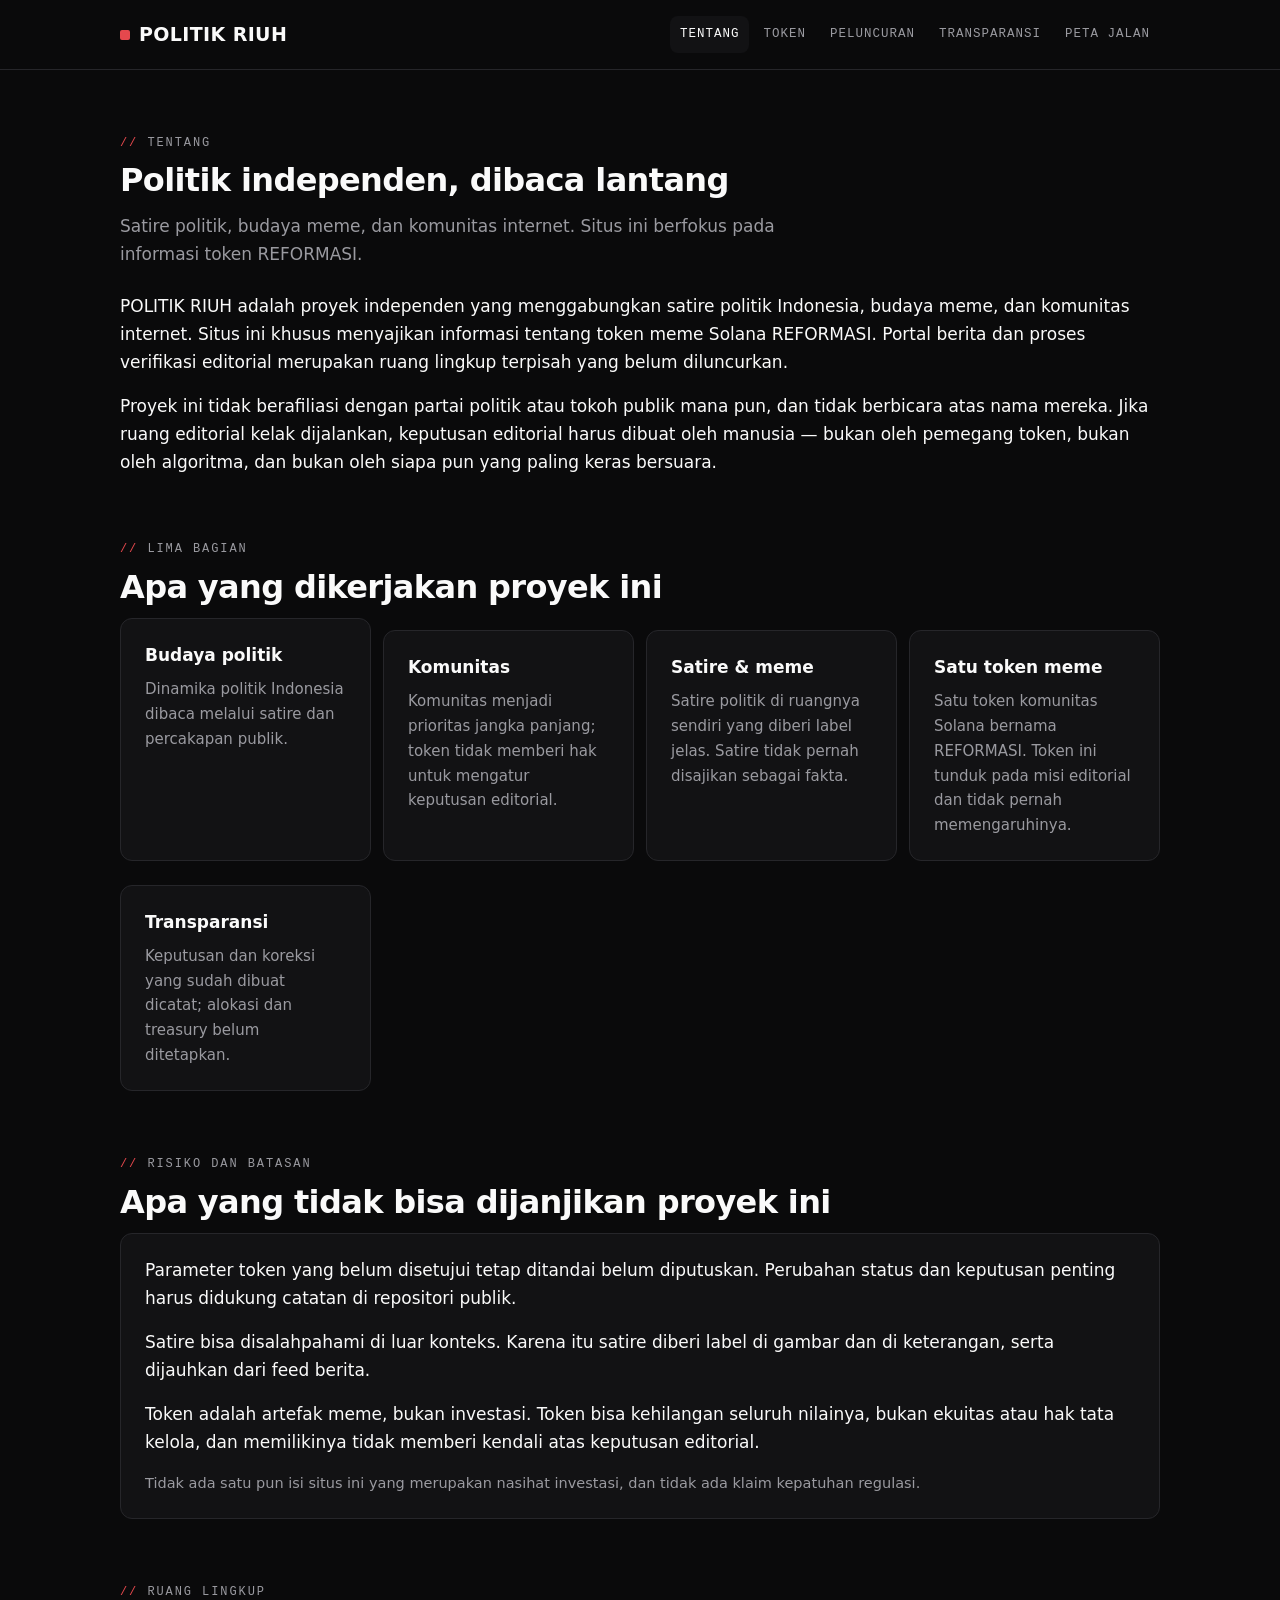
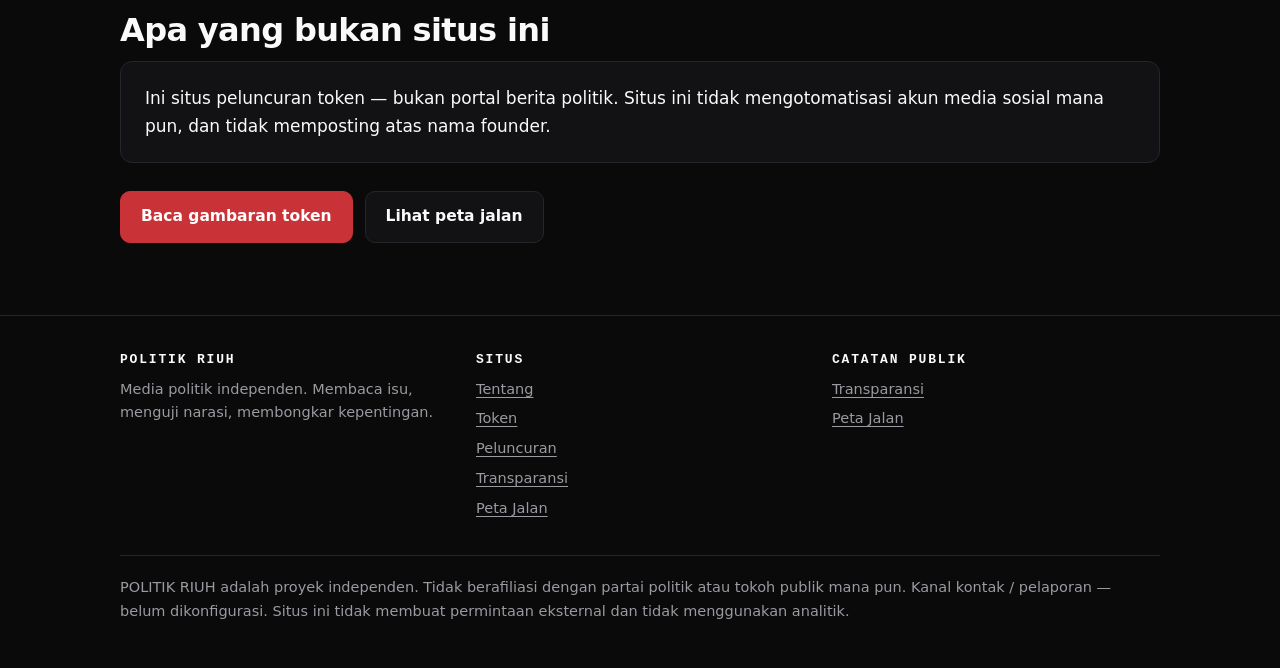
==== commit fb7945aa: "test(token-site): keyboard-only matrix, reduced-motion proof, broader a11y review (PR-013) - keyboar" ====
--- a/apps/token-site/about.html
+++ b/apps/token-site/about.html
@@ -25,7 +25,7 @@
   </div>
 </header>
 
-<main id="main">
+<main id="main" tabindex="-1">
   <div class="wrap">
     <section>
       <p class="section-label">Tentang</p>
@@ -107,7 +107,6 @@
       <div>
         <h2>Catatan publik</h2>
         <ul>
-          <li><a href="https://github.com/nusasaputrarama-max/Politik-riuh-project" target="_blank" rel="noopener">Repositori GitHub</a></li>
           <li><a href="transparency.html">Transparansi</a></li>
           <li><a href="roadmap.html">Peta Jalan</a></li>
         </ul>
